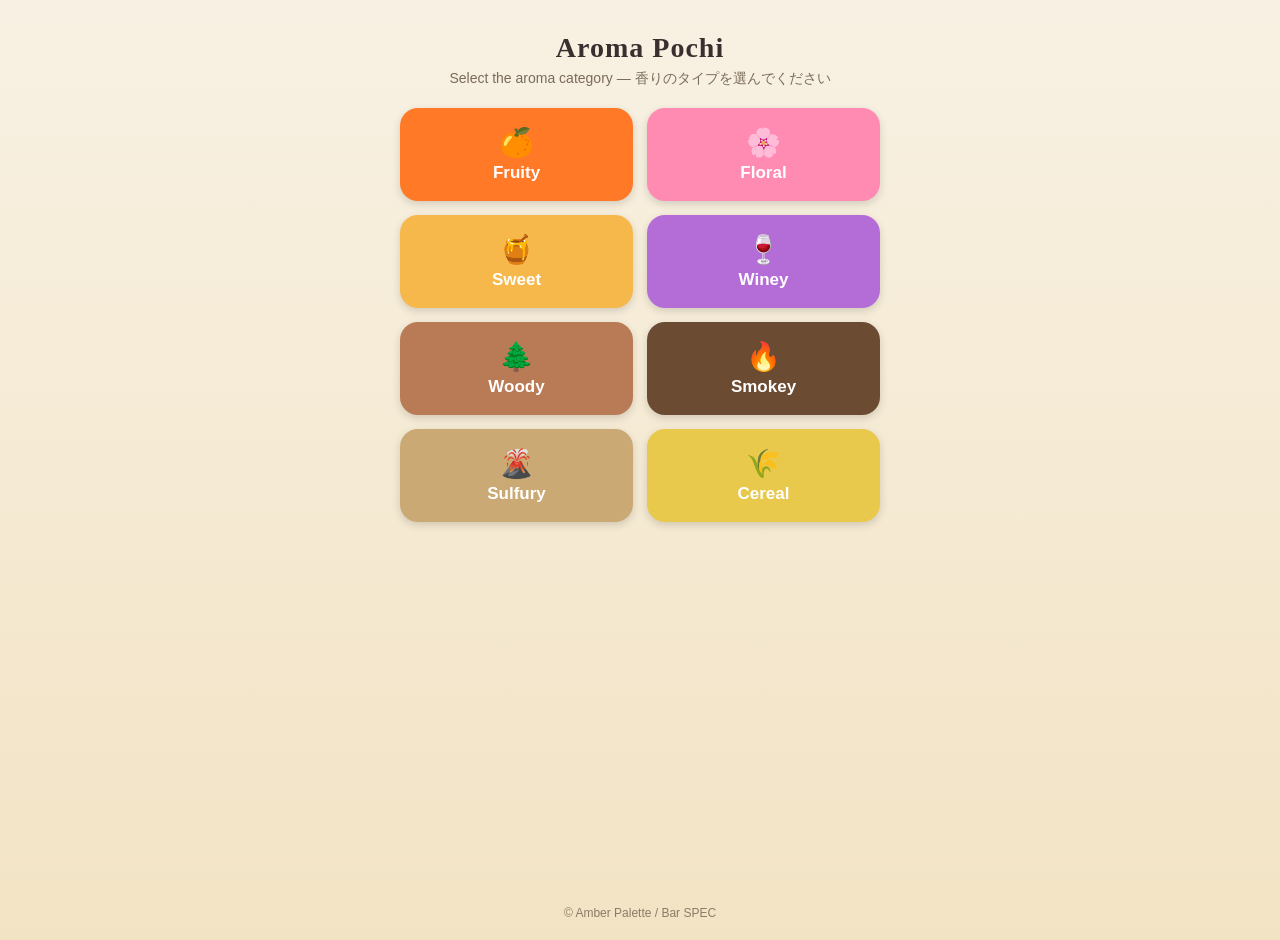
==== index.html @ d65be5ea "Initial upload for AromaPochi" ====
﻿<!doctype html>
<html lang="ja">
<head>
<meta charset="utf-8">
<meta name="viewport" content="width=device-width,initial-scale=1,maximum-scale=1,user-scalable=no">
<title>Aroma Pochi — Amber Palette</title>
<style>
:root{
  --bg1:#f8f1e3;
  --bg2:#f2e3c4;
  --ink:#3a2e2e;
  --accent:#c7a97a;
}
body{
  margin:0;
  font-family:'Helvetica Neue','Noto Sans JP',sans-serif;
  background:linear-gradient(to bottom,var(--bg1),var(--bg2));
  color:var(--ink);
  display:flex;
  flex-direction:column;
  align-items:center;
  min-height:100vh;
  padding:clamp(12px,4vw,20px);
}
h1{
  font-family:'Playfair Display',serif;
  font-size:clamp(22px,6vw,28px);
  margin:12px 0 6px;
  letter-spacing:1px;
}
p.sub{
  margin:0 0 20px;
  color:#7a6b5a;
  font-size:clamp(12px,3vw,14px);
  text-align:center;
}

/* グリッドレイアウト */
.grid{
  display:grid;
  grid-template-columns:repeat(2,1fr);
  gap:clamp(10px,3vw,14px);
  width:100%;
  max-width:480px;
}
.btn{
  border:none;
  border-radius:18px;
  padding:clamp(14px,4vw,18px);
  font-size:clamp(15px,4vw,17px);
  display:flex;
  flex-direction:column;
  justify-content:center;
  align-items:center;
  color:#fff;
  text-decoration:none;
  font-weight:600;
  box-shadow:0 3px 8px rgba(0,0,0,0.15);
  position:relative;
  overflow:hidden;
  transition:transform .15s ease;
}
.btn span.icon{
  font-size:clamp(22px,6vw,28px);
  margin-bottom:4px;
}
.btn:active{
  transform:scale(0.96);
}

/* グロー効果 */
.btn::after{
  content:"";
  position:absolute;
  left:50%;
  top:50%;
  width:10px;
  height:10px;
  background:rgba(255,255,255,0.6);
  border-radius:50%;
  transform:translate(-50%,-50%) scale(0);
  opacity:0;
  pointer-events:none;
}
.btn.glow::after{
  animation:glow .7s ease-out forwards;
}
@keyframes glow{
  0%{transform:translate(-50%,-50%) scale(0);opacity:.7;}
  40%{transform:translate(-50%,-50%) scale(3);opacity:.4;}
  100%{transform:translate(-50%,-50%) scale(6);opacity:0;}
}

/* カテゴリごとの色 */
.fruity{background:#ff7926;}
.floral{background:#ff8bb2;}
.sweet{background:#f6b84b;}
.winey{background:#b46dd6;}
.woody{background:#b97a56;}
.smokey{background:#6b4b32;}
.sulfury{background:#caa974;}
.cereal{background:#e8c94c;}

footer{
  margin-top:auto;
  font-size:clamp(10px,2.8vw,12px);
  color:#8c7b66;
  text-align:center;
  padding-top:20px;
}

/* ダークモード */
@media (prefers-color-scheme: dark){
  body{
    background:radial-gradient(1000px at 50% 10%,#1b1917,#0f0e0d);
    color:#f5efe6;
  }
  .btn{color:#fff;}
  footer{color:#b3a48d;}
}
</style>
</head>

<body>
  <h1>Aroma Pochi</h1>
  <p class="sub">Select the aroma category — 香りのタイプを選んでください</p>

  <div class="grid">
    <a href="fruity.html" class="btn fruity"><span class="icon">🍊</span>Fruity</a>
    <a href="floral.html" class="btn floral"><span class="icon">🌸</span>Floral</a>
    <a href="sweet.html" class="btn sweet"><span class="icon">🍯</span>Sweet</a>
    <a href="winey.html" class="btn winey"><span class="icon">🍷</span>Winey</a>
    <a href="woody.html" class="btn woody"><span class="icon">🌲</span>Woody</a>
    <a href="smokey.html" class="btn smokey"><span class="icon">🔥</span>Smokey</a>
    <a href="sulfury.html" class="btn sulfury"><span class="icon">🌋</span>Sulfury</a>
    <a href="cereal.html" class="btn cereal"><span class="icon">🌾</span>Cereal</a>
  </div>

  <footer>© Amber Palette / Bar SPEC</footer>

<script>
document.querySelectorAll('.btn').forEach(btn=>{
  btn.addEventListener('click',()=>{
    btn.classList.remove('glow');
    void btn.offsetWidth; // trigger reflow for restart animation
    btn.classList.add('glow');
  });
});
</script>
</body>
</html>
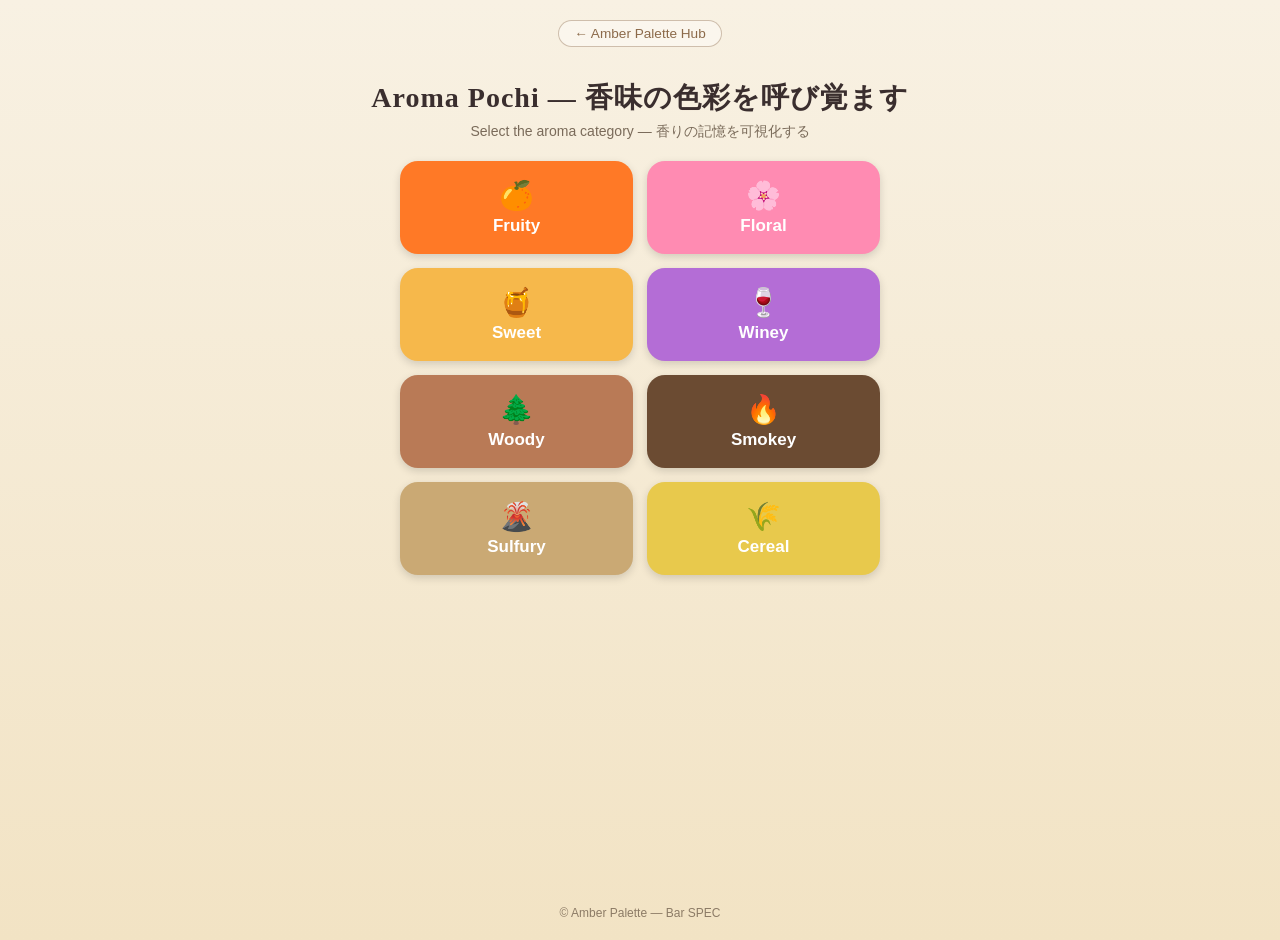
==== commit d8c02d10: "Add files via upload" ====
--- a/index.html
+++ b/index.html
@@ -1,151 +1,178 @@
-﻿<!doctype html>
-<html lang="ja">
-<head>
-<meta charset="utf-8">
-<meta name="viewport" content="width=device-width,initial-scale=1,maximum-scale=1,user-scalable=no">
-<title>Aroma Pochi — Amber Palette</title>
-<style>
-:root{
-  --bg1:#f8f1e3;
-  --bg2:#f2e3c4;
-  --ink:#3a2e2e;
-  --accent:#c7a97a;
-}
-body{
-  margin:0;
-  font-family:'Helvetica Neue','Noto Sans JP',sans-serif;
-  background:linear-gradient(to bottom,var(--bg1),var(--bg2));
-  color:var(--ink);
-  display:flex;
-  flex-direction:column;
-  align-items:center;
-  min-height:100vh;
-  padding:clamp(12px,4vw,20px);
-}
-h1{
-  font-family:'Playfair Display',serif;
-  font-size:clamp(22px,6vw,28px);
-  margin:12px 0 6px;
-  letter-spacing:1px;
-}
-p.sub{
-  margin:0 0 20px;
-  color:#7a6b5a;
-  font-size:clamp(12px,3vw,14px);
-  text-align:center;
-}
-
-/* グリッドレイアウト */
-.grid{
-  display:grid;
-  grid-template-columns:repeat(2,1fr);
-  gap:clamp(10px,3vw,14px);
-  width:100%;
-  max-width:480px;
-}
-.btn{
-  border:none;
-  border-radius:18px;
-  padding:clamp(14px,4vw,18px);
-  font-size:clamp(15px,4vw,17px);
-  display:flex;
-  flex-direction:column;
-  justify-content:center;
-  align-items:center;
-  color:#fff;
-  text-decoration:none;
-  font-weight:600;
-  box-shadow:0 3px 8px rgba(0,0,0,0.15);
-  position:relative;
-  overflow:hidden;
-  transition:transform .15s ease;
-}
-.btn span.icon{
-  font-size:clamp(22px,6vw,28px);
-  margin-bottom:4px;
-}
-.btn:active{
-  transform:scale(0.96);
-}
-
-/* グロー効果 */
-.btn::after{
-  content:"";
-  position:absolute;
-  left:50%;
-  top:50%;
-  width:10px;
-  height:10px;
-  background:rgba(255,255,255,0.6);
-  border-radius:50%;
-  transform:translate(-50%,-50%) scale(0);
-  opacity:0;
-  pointer-events:none;
-}
-.btn.glow::after{
-  animation:glow .7s ease-out forwards;
-}
-@keyframes glow{
-  0%{transform:translate(-50%,-50%) scale(0);opacity:.7;}
-  40%{transform:translate(-50%,-50%) scale(3);opacity:.4;}
-  100%{transform:translate(-50%,-50%) scale(6);opacity:0;}
-}
-
-/* カテゴリごとの色 */
-.fruity{background:#ff7926;}
-.floral{background:#ff8bb2;}
-.sweet{background:#f6b84b;}
-.winey{background:#b46dd6;}
-.woody{background:#b97a56;}
-.smokey{background:#6b4b32;}
-.sulfury{background:#caa974;}
-.cereal{background:#e8c94c;}
-
-footer{
-  margin-top:auto;
-  font-size:clamp(10px,2.8vw,12px);
-  color:#8c7b66;
-  text-align:center;
-  padding-top:20px;
-}
-
-/* ダークモード */
-@media (prefers-color-scheme: dark){
-  body{
-    background:radial-gradient(1000px at 50% 10%,#1b1917,#0f0e0d);
-    color:#f5efe6;
-  }
-  .btn{color:#fff;}
-  footer{color:#b3a48d;}
-}
-</style>
-</head>
-
-<body>
-  <h1>Aroma Pochi</h1>
-  <p class="sub">Select the aroma category — 香りのタイプを選んでください</p>
-
-  <div class="grid">
-    <a href="fruity.html" class="btn fruity"><span class="icon">🍊</span>Fruity</a>
-    <a href="floral.html" class="btn floral"><span class="icon">🌸</span>Floral</a>
-    <a href="sweet.html" class="btn sweet"><span class="icon">🍯</span>Sweet</a>
-    <a href="winey.html" class="btn winey"><span class="icon">🍷</span>Winey</a>
-    <a href="woody.html" class="btn woody"><span class="icon">🌲</span>Woody</a>
-    <a href="smokey.html" class="btn smokey"><span class="icon">🔥</span>Smokey</a>
-    <a href="sulfury.html" class="btn sulfury"><span class="icon">🌋</span>Sulfury</a>
-    <a href="cereal.html" class="btn cereal"><span class="icon">🌾</span>Cereal</a>
-  </div>
-
-  <footer>© Amber Palette / Bar SPEC</footer>
-
-<script>
-document.querySelectorAll('.btn').forEach(btn=>{
-  btn.addEventListener('click',()=>{
-    btn.classList.remove('glow');
-    void btn.offsetWidth; // trigger reflow for restart animation
-    btn.classList.add('glow');
-  });
-});
-</script>
-</body>
-</html>
+﻿<!doctype html>
+<html lang="ja">
+<head>
+<meta charset="utf-8">
+<meta name="viewport" content="width=device-width,initial-scale=1,maximum-scale=1,user-scalable=no">
+<title>Aroma Pochi — 香味の色彩を呼び覚ます</title>
+<style>
+:root{
+  --bg1:#f8f1e3;
+  --bg2:#f2e3c4;
+  --ink:#3a2e2e;
+  --accent:#c7a97a;
+  --btn-border: #8c6a4a;
+}
+body{
+  margin:0;
+  font-family:'Helvetica Neue','Noto Sans JP',sans-serif;
+  background:linear-gradient(to bottom,var(--bg1),var(--bg2));
+  color:var(--ink);
+  display:flex;
+  flex-direction:column;
+  align-items:center;
+  min-height:100vh;
+  padding:clamp(12px,4vw,20px);
+}
+
+/* 戻るボタンのスタイル */
+.back-button {
+  display: inline-block;
+  text-decoration: none;
+  color: var(--btn-border);
+  font-size: 0.85rem;
+  border: 1px solid rgba(140, 106, 74, 0.4);
+  padding: 5px 15px;
+  border-radius: 20px;
+  margin-bottom: 20px;
+  background: rgba(255, 255, 255, 0.4);
+  transition: all 0.3s ease;
+}
+.back-button:hover {
+  background: rgba(140, 106, 74, 0.1);
+  border-color: var(--btn-border);
+  transform: translateX(-3px);
+}
+
+h1{
+  font-family:'Playfair Display',serif;
+  font-size:clamp(22px,6vw,28px);
+  margin:12px 0 6px;
+  letter-spacing:1px;
+}
+p.sub{
+  margin:0 0 20px;
+  color:#7a6b5a;
+  font-size:clamp(12px,3vw,14px);
+  text-align:center;
+}
+
+/* グリッドレイアウト */
+.grid{
+  display:grid;
+  grid-template-columns:repeat(2,1fr);
+  gap:clamp(10px,3vw,14px);
+  width:100%;
+  max-width:480px;
+}
+.btn{
+  border:none;
+  border-radius:18px;
+  padding:clamp(14px,4vw,18px);
+  font-size:clamp(15px,4vw,17px);
+  display:flex;
+  flex-direction:column;
+  justify-content:center;
+  align-items:center;
+  color:#fff;
+  text-decoration:none;
+  font-weight:600;
+  box-shadow:0 3px 8px rgba(0,0,0,0.15);
+  position:relative;
+  overflow:hidden;
+  transition:transform .15s ease;
+}
+.btn span.icon{
+  font-size:clamp(22px,6vw,28px);
+  margin-bottom:4px;
+}
+.btn:active{
+  transform:scale(0.96);
+}
+
+/* グロー効果 */
+.btn::after{
+  content:"";
+  position:absolute;
+  left:50%;
+  top:50%;
+  width:10px;
+  height:10px;
+  background:rgba(255,255,255,0.6);
+  border-radius:50%;
+  transform:translate(-50%,-50%) scale(0);
+  opacity:0;
+  pointer-events:none;
+}
+.btn.glow::after{
+  animation:glow .7s ease-out forwards;
+}
+@keyframes glow{
+  0%{transform:translate(-50%,-50%) scale(0);opacity:.7;}
+  40%{transform:translate(-50%,-50%) scale(3);opacity:.4;}
+  100%{transform:translate(-50%,-50%) scale(6);opacity:0;}
+}
+
+/* カテゴリごとの色 */
+.fruity{background:#ff7926;}
+.floral{background:#ff8bb2;}
+.sweet{background:#f6b84b;}
+.winey{background:#b46dd6;}
+.woody{background:#b97a56;}
+.smokey{background:#6b4b32;}
+.sulfury{background:#caa974;}
+.cereal{background:#e8c94c;}
+
+footer{
+  margin-top:auto;
+  font-size:clamp(10px,2.8vw,12px);
+  color:#8c7b66;
+  text-align:center;
+  padding-top:20px;
+}
+
+/* ダークモード */
+@media (prefers-color-scheme: dark){
+  body{
+    background:radial-gradient(1000px at 50% 10%,#1b1917,#0f0e0d);
+    color:#f5efe6;
+  }
+  .back-button {
+    color: #c7a97a;
+    border-color: rgba(199, 169, 122, 0.4);
+    background: rgba(0, 0, 0, 0.3);
+  }
+  .btn{color:#fff;}
+  footer{color:#b3a48d;}
+}
+</style>
+</head>
+
+<body>
+  <a href="https://amber-palette-hub.vercel.app/" class="back-button">← Amber Palette Hub</a>
+  <h1>Aroma Pochi — 香味の色彩を呼び覚ます</h1>
+  <p class="sub">Select the aroma category — 香りの記憶を可視化する</p>
+
+  <div class="grid">
+    <a href="fruity.html" class="btn fruity"><span class="icon">🍊</span>Fruity</a>
+    <a href="floral.html" class="btn floral"><span class="icon">🌸</span>Floral</a>
+    <a href="sweet.html" class="btn sweet"><span class="icon">🍯</span>Sweet</a>
+    <a href="winey.html" class="btn winey"><span class="icon">🍷</span>Winey</a>
+    <a href="woody.html" class="btn woody"><span class="icon">🌲</span>Woody</a>
+    <a href="smokey.html" class="btn smokey"><span class="icon">🔥</span>Smokey</a>
+    <a href="sulfury.html" class="btn sulfury"><span class="icon">🌋</span>Sulfury</a>
+    <a href="cereal.html" class="btn cereal"><span class="icon">🌾</span>Cereal</a>
+  </div>
+
+  <footer>© Amber Palette — Bar SPEC</footer>
+
+<script>
+document.querySelectorAll('.btn').forEach(btn=>{
+  btn.addEventListener('click',()=>{
+    btn.classList.remove('glow');
+    void btn.offsetWidth; // trigger reflow for restart animation
+    btn.classList.add('glow');
+  });
+});
+</script>
+</body>
+</html>
